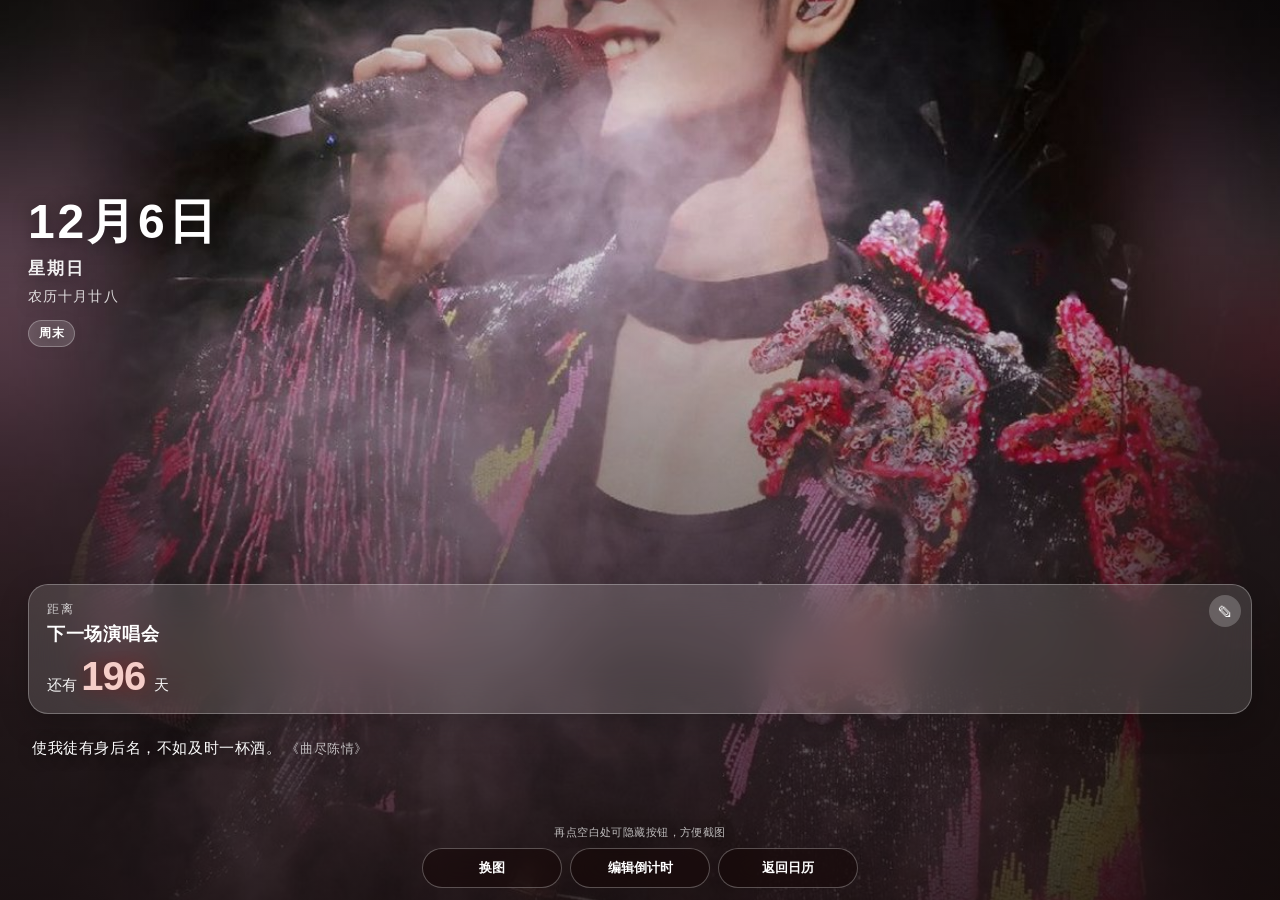
==== widget.html @ ff1572b5 "Add lock-screen wallpaper preview page A standalone widget.html preview with a full-bleed concert ph" ====
<!DOCTYPE html>
<html lang="zh-CN">
<head>
  <meta charset="UTF-8">
  <meta name="viewport" content="width=device-width, initial-scale=1, viewport-fit=cover">
  <meta name="apple-mobile-web-app-capable" content="yes">
  <meta name="mobile-web-app-capable" content="yes">
  <meta name="apple-mobile-web-app-status-bar-style" content="black-translucent">
  <meta name="theme-color" content="#110303">
  <meta name="format-detection" content="telephone=no">
  <meta name="description" content="肖战日历锁屏壁纸预览，测试版。">
  <title>锁屏预览 · 战日历</title>
  <link rel="apple-touch-icon" href="./icons/apple-touch-icon.png">
  <link rel="stylesheet" href="./css/widget.css">
</head>
<body>
  <div id="stage">
    <img id="bg" class="bg" alt="" draggable="false">
    <div class="veil"></div>
    <main class="content with-bar">
      <section class="when">
        <div id="date" class="date"></div>
        <div id="week" class="week"></div>
        <div id="lunar" class="lunar"></div>
        <div id="status" class="status" hidden></div>
      </section>
      <section class="count-card" id="count-card">
        <button type="button" class="edit" id="btn-edit-icon" aria-label="编辑倒计时">✎</button>
        <div class="count-kicker">距离</div>
        <div class="count-title" id="count-title"></div>
        <div class="count-num" id="count-num"></div>
      </section>
      <p class="lyric" id="lyric"></p>
    </main>
    <nav id="toolbar" class="toolbar" aria-label="预览工具">
      <p class="hint">再点空白处可隐藏按钮，方便截图</p>
      <div class="bar">
        <button type="button" id="btn-photo">换图</button>
        <button type="button" id="btn-edit">编辑倒计时</button>
        <a href="./">返回日历</a>
      </div>
    </nav>
  </div>
  <div id="editor" class="editor" hidden>
    <div class="editor-panel" role="dialog" aria-labelledby="editor-title">
      <h2 id="editor-title">编辑倒计时</h2>
      <label>名称
        <input id="edit-title" type="text" maxlength="24" placeholder="下一场演唱会">
      </label>
      <label>日期
        <input id="edit-date" type="date">
      </label>
      <div class="editor-actions">
        <button type="button" class="ghost" id="btn-cancel">取消</button>
        <button type="button" class="primary" id="btn-save">保存</button>
      </div>
    </div>
  </div>
  <script src="./js/widget.js" defer></script>
</body>
</html>
---- css/widget.css ----
/* 锁屏壁纸预览 — 肖战日历测试版 */
:root {
  --red: #911005;
  --red-soft: #B31A14;
  --safe-top: env(safe-area-inset-top, 0px);
  --safe-bottom: env(safe-area-inset-bottom, 0px);
}
* { box-sizing: border-box; -webkit-tap-highlight-color: transparent; }
html, body {
  margin: 0; padding: 0; height: 100%;
  background: #110303; color: #fff;
  font-family: -apple-system, BlinkMacSystemFont, "PingFang SC", "Hiragino Sans GB",
    "Noto Sans SC", "Microsoft YaHei", sans-serif;
  overflow: hidden;
}
#stage {
  position: fixed; inset: 0;
  overflow: hidden;
  background: #110303;
}
.bg {
  position: absolute; inset: 0;
  width: 100%; height: 100%;
  object-fit: cover;
  object-position: center;
  display: block;
  user-select: none;
  pointer-events: none;
}
.veil {
  position: absolute; inset: 0;
  pointer-events: none;
  background:
    linear-gradient(180deg,
      rgba(8, 2, 2, 0.28) 0%,
      rgba(8, 2, 2, 0.06) 14%,
      rgba(8, 2, 2, 0.10) 26%,
      rgba(8, 2, 2, 0.38) 48%,
      rgba(8, 2, 2, 0.62) 78%,
      rgba(8, 2, 2, 0.78) 100%);
}
.content {
  position: relative;
  z-index: 2;
  height: 100%;
  display: flex;
  flex-direction: column;
  /* leave the iOS clock band mostly clear */
  padding: calc(var(--safe-top) + 196px) 28px calc(28px + var(--safe-bottom));
  transition: padding-bottom 0.22s ease;
}
.content.with-bar {
  padding-bottom: calc(108px + var(--safe-bottom));
}
.when { text-shadow: 0 2px 18px rgba(0, 0, 0, 0.55); }
.date {
  font-size: 48px;
  font-weight: 700;
  letter-spacing: 0.06em;
  line-height: 1.1;
}
.week {
  margin-top: 8px;
  font-size: 17px;
  font-weight: 600;
  letter-spacing: 0.12em;
  opacity: 0.92;
}
.lunar {
  margin-top: 8px;
  font-size: 14px;
  letter-spacing: 0.08em;
  opacity: 0.82;
}
.status {
  display: inline-block;
  margin-top: 14px;
  padding: 4px 10px;
  border-radius: 999px;
  font-size: 12px;
  font-weight: 600;
  letter-spacing: 0.06em;
  background: rgba(145, 16, 5, 0.72);
  border: 1px solid rgba(255, 255, 255, 0.28);
  backdrop-filter: blur(12px);
  -webkit-backdrop-filter: blur(12px);
}
.status.is-off {
  background: rgba(255, 255, 255, 0.16);
}
.count-card {
  position: relative;
  margin-top: auto;
  margin-bottom: 22px;
  padding: 16px 18px 14px;
  border-radius: 20px;
  background: rgba(255, 255, 255, 0.14);
  border: 1px solid rgba(255, 255, 255, 0.28);
  box-shadow: 0 10px 30px rgba(0, 0, 0, 0.22);
  backdrop-filter: blur(22px);
  -webkit-backdrop-filter: blur(22px);
}
.count-card .edit {
  position: absolute;
  top: 10px; right: 10px;
  width: 32px; height: 32px;
  border: 0; border-radius: 50%;
  background: rgba(255, 255, 255, 0.22);
  color: #fff;
  font-size: 15px;
  cursor: pointer;
}
.count-kicker {
  font-size: 12px;
  letter-spacing: 0.14em;
  opacity: 0.78;
}
.count-title {
  margin-top: 4px;
  font-size: 18px;
  font-weight: 700;
  letter-spacing: 0.04em;
  padding-right: 28px;
}
.count-num {
  margin-top: 8px;
  font-size: 15px;
  opacity: 0.95;
}
.count-num em {
  font-style: normal;
  font-size: 40px;
  font-weight: 700;
  letter-spacing: -0.02em;
  color: #FFD6D0;
  margin-right: 4px;
  text-shadow: 0 0 20px rgba(145, 16, 5, 0.55);
}
.lyric {
  margin: 0 4px 8px;
  font-size: 15px;
  line-height: 1.65;
  letter-spacing: 0.04em;
  text-shadow: 0 2px 14px rgba(0, 0, 0, 0.6);
  min-height: 3.2em;
}
.lyric cite {
  font-style: normal;
  opacity: 0.7;
  font-size: 13px;
}
.toolbar {
  position: absolute;
  left: 16px; right: 16px;
  bottom: calc(12px + var(--safe-bottom));
  z-index: 6;
  transition: opacity 0.22s ease, transform 0.22s ease;
}
.toolbar.is-off {
  opacity: 0;
  pointer-events: none;
  transform: translateY(8px);
}
.toolbar .hint {
  margin: 0 0 8px;
  text-align: center;
  font-size: 11px;
  letter-spacing: 0.04em;
  color: rgba(255, 255, 255, 0.72);
  text-shadow: 0 1px 8px rgba(0, 0, 0, 0.6);
}
.toolbar .bar {
  display: flex;
  gap: 8px;
  justify-content: center;
}
.toolbar .bar button,
.toolbar .bar a {
  flex: 1;
  max-width: 140px;
  text-align: center;
  text-decoration: none;
  color: #fff;
  background: rgba(20, 6, 6, 0.55);
  border: 1px solid rgba(255, 255, 255, 0.28);
  border-radius: 999px;
  padding: 10px 8px;
  font-size: 13px;
  font-weight: 600;
  backdrop-filter: blur(16px);
  -webkit-backdrop-filter: blur(16px);
  cursor: pointer;
}
.toolbar .bar button:active,
.toolbar .bar a:active { background: rgba(145, 16, 5, 0.7); }

.editor {
  position: fixed; inset: 0; z-index: 20;
  background: rgba(10, 3, 3, 0.45);
  display: flex; align-items: flex-end; justify-content: center;
}
.editor[hidden] { display: none; }
.editor-panel {
  width: 100%;
  max-width: 520px;
  background: rgba(28, 10, 10, 0.92);
  color: #fff;
  border-radius: 20px 20px 0 0;
  padding: 18px 18px calc(18px + var(--safe-bottom));
  border: 1px solid rgba(255, 255, 255, 0.16);
  backdrop-filter: blur(24px);
  -webkit-backdrop-filter: blur(24px);
}
.editor-panel h2 { margin: 0 0 14px; font-size: 18px; }
.editor-panel label {
  display: flex; flex-direction: column; gap: 6px;
  font-size: 12px; color: rgba(255,255,255,0.7);
  margin-bottom: 12px;
}
.editor-panel input {
  font: inherit; color: #fff;
  background: rgba(255, 255, 255, 0.08);
  border: 1px solid rgba(255, 255, 255, 0.2);
  border-radius: 12px;
  padding: 11px 12px;
  font-size: 16px;
}
.editor-actions { display: flex; gap: 10px; margin-top: 6px; }
.editor-actions button {
  flex: 1; border: 0; border-radius: 12px;
  padding: 12px; font-size: 15px; font-weight: 700; cursor: pointer;
}
.editor-actions .ghost { background: rgba(255,255,255,0.12); color: #fff; }
.editor-actions .primary { background: var(--red); color: #fff; }
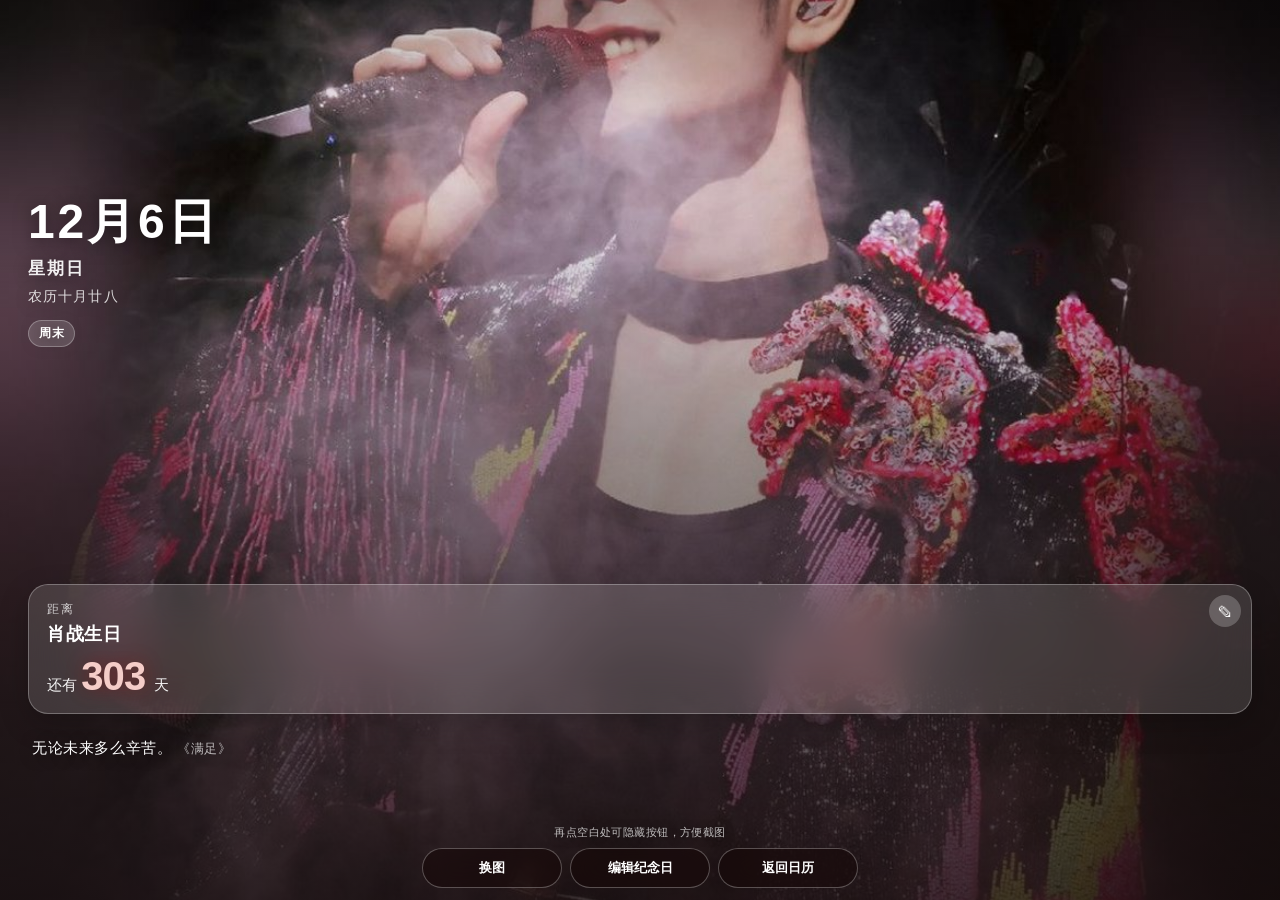
==== commit f13c1a4d: "Switch widget countdown default to Xiao Zhan's birthday Drop the concert placeholder. The card now c" ====
--- a/widget.html
+++ b/widget.html
@@ -25,7 +25,7 @@
         <div id="status" class="status" hidden></div>
       </section>
       <section class="count-card" id="count-card">
-        <button type="button" class="edit" id="btn-edit-icon" aria-label="编辑倒计时">✎</button>
+        <button type="button" class="edit" id="btn-edit-icon" aria-label="编辑纪念日">✎</button>
         <div class="count-kicker">距离</div>
         <div class="count-title" id="count-title"></div>
         <div class="count-num" id="count-num"></div>
@@ -36,16 +36,16 @@
       <p class="hint">再点空白处可隐藏按钮，方便截图</p>
       <div class="bar">
         <button type="button" id="btn-photo">换图</button>
-        <button type="button" id="btn-edit">编辑倒计时</button>
+        <button type="button" id="btn-edit">编辑纪念日</button>
         <a href="./">返回日历</a>
       </div>
     </nav>
   </div>
   <div id="editor" class="editor" hidden>
     <div class="editor-panel" role="dialog" aria-labelledby="editor-title">
-      <h2 id="editor-title">编辑倒计时</h2>
+      <h2 id="editor-title">编辑纪念日</h2>
       <label>名称
-        <input id="edit-title" type="text" maxlength="24" placeholder="下一场演唱会">
+        <input id="edit-title" type="text" maxlength="24" placeholder="肖战生日">
       </label>
       <label>日期
         <input id="edit-date" type="date">
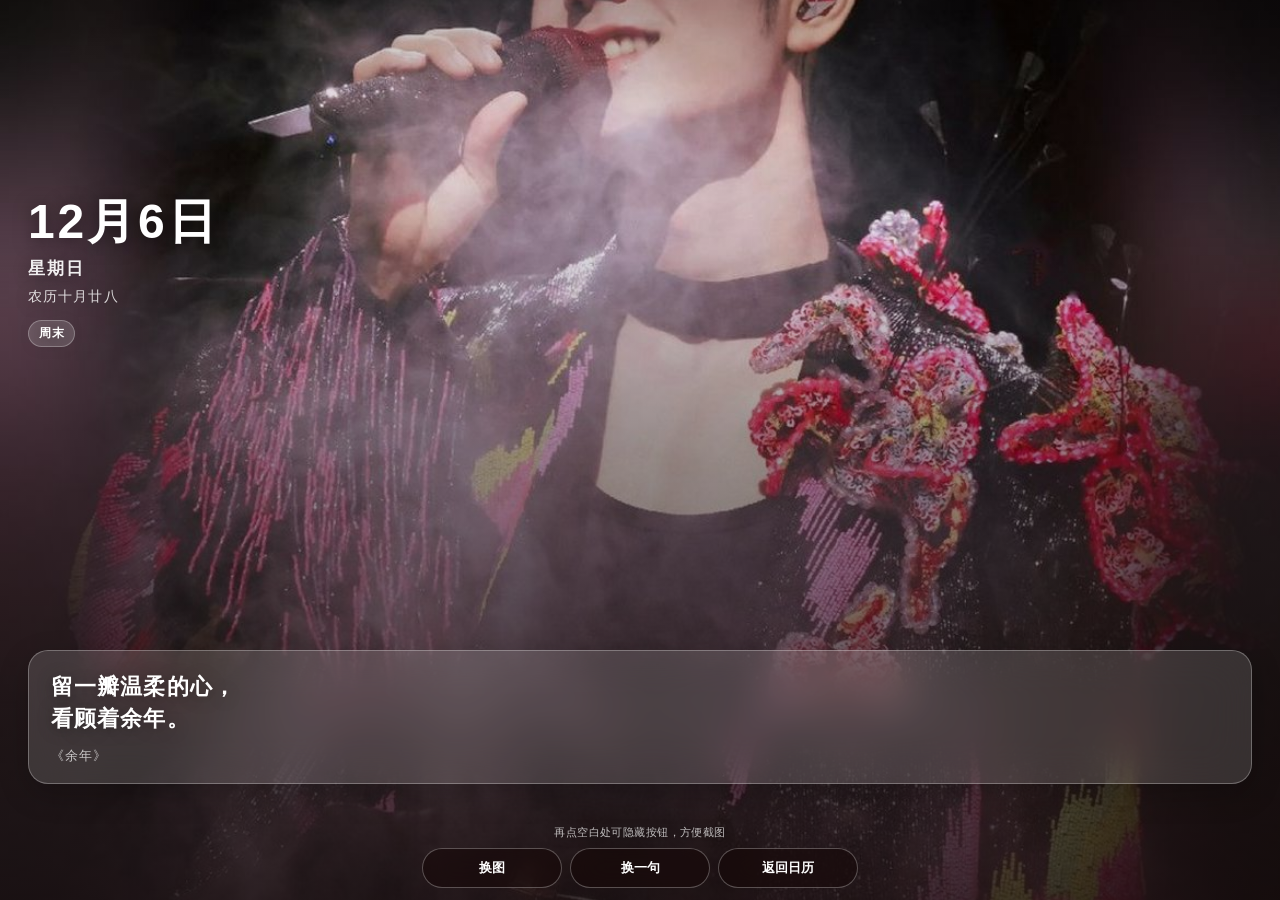
==== commit 8b3a3aca: "Replace widget countdown card with a lyric card The lock-screen preview now shows one lyric in the g" ====
--- a/widget.html
+++ b/widget.html
@@ -24,38 +24,20 @@
         <div id="lunar" class="lunar"></div>
         <div id="status" class="status" hidden></div>
       </section>
-      <section class="count-card" id="count-card">
-        <button type="button" class="edit" id="btn-edit-icon" aria-label="编辑纪念日">✎</button>
-        <div class="count-kicker">距离</div>
-        <div class="count-title" id="count-title"></div>
-        <div class="count-num" id="count-num"></div>
+      <section class="lyric-card" id="lyric-card" role="button" aria-label="换一句" tabindex="0">
+        <p class="lyric-line" id="lyric-line"></p>
+        <p class="lyric-from" id="lyric-from"></p>
       </section>
-      <p class="lyric" id="lyric"></p>
     </main>
     <nav id="toolbar" class="toolbar" aria-label="预览工具">
       <p class="hint">再点空白处可隐藏按钮，方便截图</p>
       <div class="bar">
         <button type="button" id="btn-photo">换图</button>
-        <button type="button" id="btn-edit">编辑纪念日</button>
+        <button type="button" id="btn-quote">换一句</button>
         <a href="./">返回日历</a>
       </div>
     </nav>
   </div>
-  <div id="editor" class="editor" hidden>
-    <div class="editor-panel" role="dialog" aria-labelledby="editor-title">
-      <h2 id="editor-title">编辑纪念日</h2>
-      <label>名称
-        <input id="edit-title" type="text" maxlength="24" placeholder="肖战生日">
-      </label>
-      <label>日期
-        <input id="edit-date" type="date">
-      </label>
-      <div class="editor-actions">
-        <button type="button" class="ghost" id="btn-cancel">取消</button>
-        <button type="button" class="primary" id="btn-save">保存</button>
-      </div>
-    </div>
-  </div>
   <script src="./js/widget.js" defer></script>
 </body>
 </html>
--- a/css/widget.css
+++ b/css/widget.css
@@ -88,67 +88,34 @@
 .status.is-off {
   background: rgba(255, 255, 255, 0.16);
 }
-.count-card {
-  position: relative;
+.lyric-card {
   margin-top: auto;
-  margin-bottom: 22px;
-  padding: 16px 18px 14px;
+  margin-bottom: 8px;
+  padding: 20px 22px 18px;
   border-radius: 20px;
   background: rgba(255, 255, 255, 0.14);
   border: 1px solid rgba(255, 255, 255, 0.28);
   box-shadow: 0 10px 30px rgba(0, 0, 0, 0.22);
   backdrop-filter: blur(22px);
   -webkit-backdrop-filter: blur(22px);
-}
-.count-card .edit {
-  position: absolute;
-  top: 10px; right: 10px;
-  width: 32px; height: 32px;
-  border: 0; border-radius: 50%;
-  background: rgba(255, 255, 255, 0.22);
-  color: #fff;
-  font-size: 15px;
   cursor: pointer;
 }
-.count-kicker {
-  font-size: 12px;
-  letter-spacing: 0.14em;
-  opacity: 0.78;
+.lyric-line {
+  margin: 0;
+  font-size: 22px;
+  font-weight: 600;
+  line-height: 1.45;
+  letter-spacing: 0.05em;
+  text-shadow: 0 2px 16px rgba(0, 0, 0, 0.35);
 }
-.count-title {
-  margin-top: 4px;
-  font-size: 18px;
-  font-weight: 700;
-  letter-spacing: 0.04em;
-  padding-right: 28px;
+.lyric-from {
+  margin: 12px 0 0;
+  font-size: 13px;
+  font-style: normal;
+  letter-spacing: 0.08em;
+  opacity: 0.72;
 }
-.count-num {
-  margin-top: 8px;
-  font-size: 15px;
-  opacity: 0.95;
-}
-.count-num em {
-  font-style: normal;
-  font-size: 40px;
-  font-weight: 700;
-  letter-spacing: -0.02em;
-  color: #FFD6D0;
-  margin-right: 4px;
-  text-shadow: 0 0 20px rgba(145, 16, 5, 0.55);
-}
-.lyric {
-  margin: 0 4px 8px;
-  font-size: 15px;
-  line-height: 1.65;
-  letter-spacing: 0.04em;
-  text-shadow: 0 2px 14px rgba(0, 0, 0, 0.6);
-  min-height: 3.2em;
-}
-.lyric cite {
-  font-style: normal;
-  opacity: 0.7;
-  font-size: 13px;
-}
+
 .toolbar {
   position: absolute;
   left: 16px; right: 16px;
@@ -193,42 +160,3 @@
 }
 .toolbar .bar button:active,
 .toolbar .bar a:active { background: rgba(145, 16, 5, 0.7); }
-
-.editor {
-  position: fixed; inset: 0; z-index: 20;
-  background: rgba(10, 3, 3, 0.45);
-  display: flex; align-items: flex-end; justify-content: center;
-}
-.editor[hidden] { display: none; }
-.editor-panel {
-  width: 100%;
-  max-width: 520px;
-  background: rgba(28, 10, 10, 0.92);
-  color: #fff;
-  border-radius: 20px 20px 0 0;
-  padding: 18px 18px calc(18px + var(--safe-bottom));
-  border: 1px solid rgba(255, 255, 255, 0.16);
-  backdrop-filter: blur(24px);
-  -webkit-backdrop-filter: blur(24px);
-}
-.editor-panel h2 { margin: 0 0 14px; font-size: 18px; }
-.editor-panel label {
-  display: flex; flex-direction: column; gap: 6px;
-  font-size: 12px; color: rgba(255,255,255,0.7);
-  margin-bottom: 12px;
-}
-.editor-panel input {
-  font: inherit; color: #fff;
-  background: rgba(255, 255, 255, 0.08);
-  border: 1px solid rgba(255, 255, 255, 0.2);
-  border-radius: 12px;
-  padding: 11px 12px;
-  font-size: 16px;
-}
-.editor-actions { display: flex; gap: 10px; margin-top: 6px; }
-.editor-actions button {
-  flex: 1; border: 0; border-radius: 12px;
-  padding: 12px; font-size: 15px; font-weight: 700; cursor: pointer;
-}
-.editor-actions .ghost { background: rgba(255,255,255,0.12); color: #fff; }
-.editor-actions .primary { background: var(--red); color: #fff; }
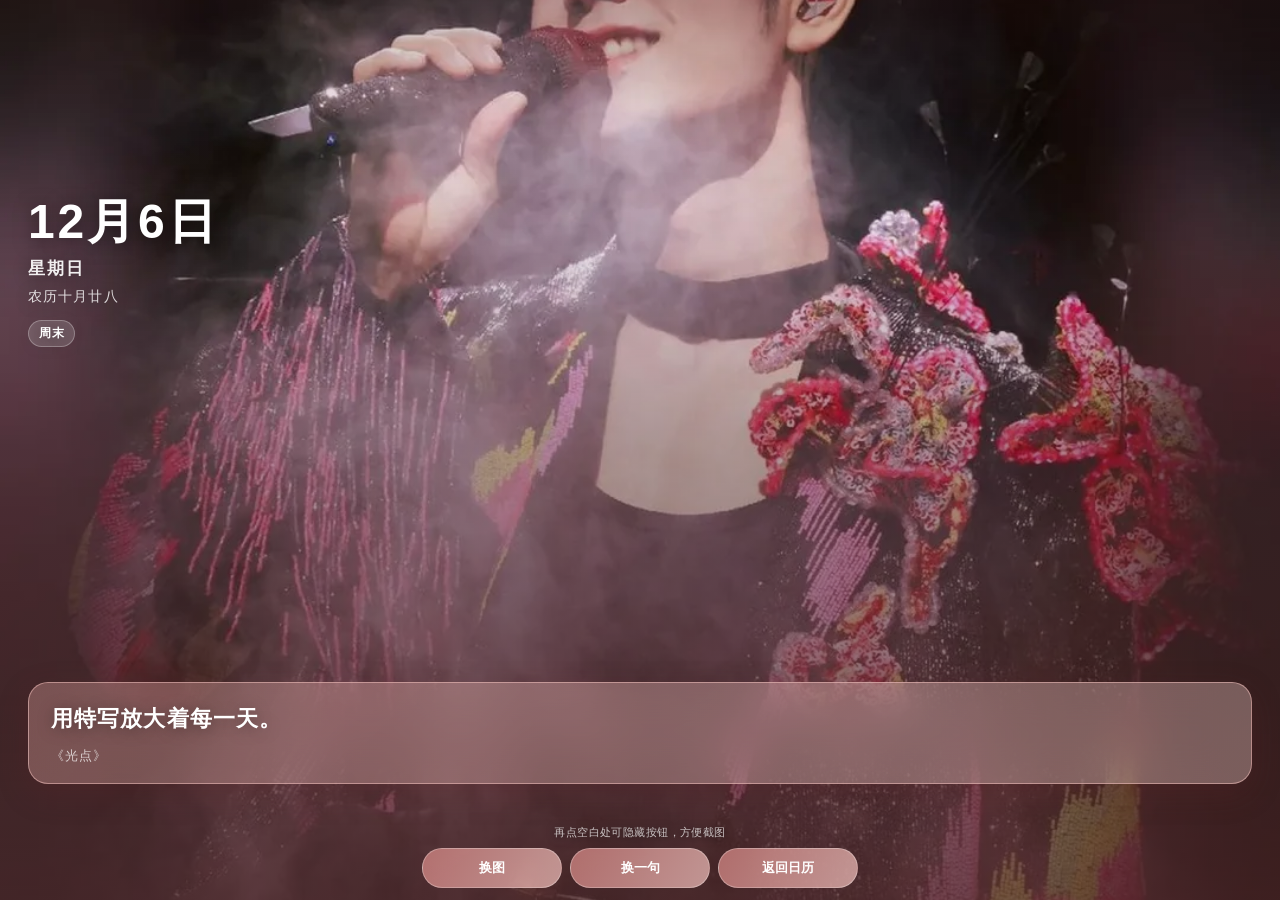
==== commit 6ed7d837: "Wash the 战日历 UI in a soft pale red. Use the same full-page tint as 橹穆, but in a gentle rose-red: pal" ====
--- a/widget.html
+++ b/widget.html
@@ -6,7 +6,7 @@
   <meta name="apple-mobile-web-app-capable" content="yes">
   <meta name="mobile-web-app-capable" content="yes">
   <meta name="apple-mobile-web-app-status-bar-style" content="black-translucent">
-  <meta name="theme-color" content="#110303">
+  <meta name="theme-color" content="#D98986">
   <meta name="format-detection" content="telephone=no">
   <meta name="description" content="肖战日历锁屏壁纸预览，测试版。">
   <title>锁屏预览 · 战日历</title>
--- a/css/widget.css
+++ b/css/widget.css
@@ -1,14 +1,14 @@
 /* 锁屏壁纸预览 — 肖战日历测试版 */
 :root {
-  --red: #911005;
-  --red-soft: #B31A14;
+  --red: #D98986;
+  --red-soft: #E8A8A4;
   --safe-top: env(safe-area-inset-top, 0px);
   --safe-bottom: env(safe-area-inset-bottom, 0px);
 }
 * { box-sizing: border-box; -webkit-tap-highlight-color: transparent; }
 html, body {
   margin: 0; padding: 0; height: 100%;
-  background: #110303; color: #fff;
+  background: #3A1818; color: #fff;
   font-family: -apple-system, BlinkMacSystemFont, "PingFang SC", "Hiragino Sans GB",
     "Noto Sans SC", "Microsoft YaHei", sans-serif;
   overflow: hidden;
@@ -16,7 +16,7 @@
 #stage {
   position: fixed; inset: 0;
   overflow: hidden;
-  background: #110303;
+  background: #3A1818;
 }
 .bg {
   position: absolute; inset: 0;
@@ -32,12 +32,12 @@
   pointer-events: none;
   background:
     linear-gradient(180deg,
-      rgba(8, 2, 2, 0.28) 0%,
-      rgba(8, 2, 2, 0.06) 14%,
-      rgba(8, 2, 2, 0.10) 26%,
-      rgba(8, 2, 2, 0.38) 48%,
-      rgba(8, 2, 2, 0.62) 78%,
-      rgba(8, 2, 2, 0.78) 100%);
+      rgba(58, 24, 24, 0.28) 0%,
+      rgba(58, 24, 24, 0.06) 14%,
+      rgba(58, 24, 24, 0.10) 26%,
+      rgba(58, 24, 24, 0.38) 48%,
+      rgba(58, 24, 24, 0.58) 78%,
+      rgba(58, 24, 24, 0.72) 100%);
 }
 .content {
   position: relative;
@@ -80,7 +80,7 @@
   font-size: 12px;
   font-weight: 600;
   letter-spacing: 0.06em;
-  background: rgba(145, 16, 5, 0.72);
+  background: linear-gradient(120deg, rgba(217, 137, 134, 0.86), rgba(240, 192, 188, 0.86));
   border: 1px solid rgba(255, 255, 255, 0.28);
   backdrop-filter: blur(12px);
   -webkit-backdrop-filter: blur(12px);
@@ -93,9 +93,9 @@
   margin-bottom: 8px;
   padding: 20px 22px 18px;
   border-radius: 20px;
-  background: rgba(255, 255, 255, 0.14);
-  border: 1px solid rgba(255, 255, 255, 0.28);
-  box-shadow: 0 10px 30px rgba(0, 0, 0, 0.22);
+  background: linear-gradient(135deg, rgba(232, 168, 164, 0.34), rgba(243, 208, 204, 0.36));
+  border: 1px solid rgba(240, 192, 188, 0.55);
+  box-shadow: 0 10px 30px rgba(92, 36, 38, 0.28);
   backdrop-filter: blur(22px);
   -webkit-backdrop-filter: blur(22px);
   cursor: pointer;
@@ -148,7 +148,7 @@
   text-align: center;
   text-decoration: none;
   color: #fff;
-  background: rgba(20, 6, 6, 0.55);
+  background: linear-gradient(120deg, rgba(217, 137, 134, 0.72), rgba(240, 192, 188, 0.72));
   border: 1px solid rgba(255, 255, 255, 0.28);
   border-radius: 999px;
   padding: 10px 8px;
@@ -159,4 +159,4 @@
   cursor: pointer;
 }
 .toolbar .bar button:active,
-.toolbar .bar a:active { background: rgba(145, 16, 5, 0.7); }
+.toolbar .bar a:active { filter: brightness(1.08); background: linear-gradient(120deg, rgba(217, 137, 134, 0.88), rgba(240, 192, 188, 0.88)); }
